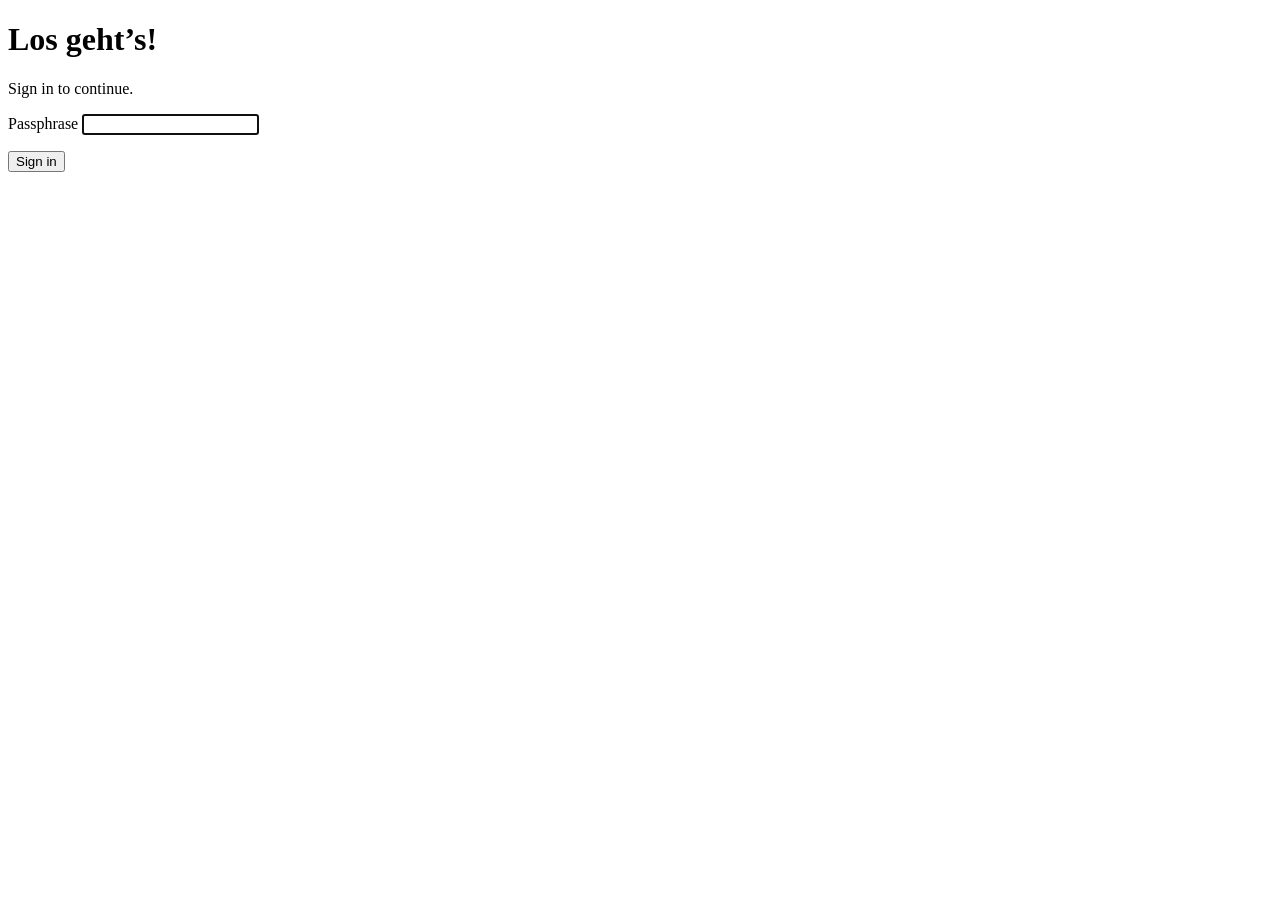
==== public/login.html @ 69d937c3 "Require sign-in for the whole site and sync automatically The Worker now runs before every file is s" ====
<!doctype html>
<html lang="en">
<head>
<meta charset="utf-8">
<meta name="viewport" content="width=device-width, initial-scale=1">
<meta name="robots" content="noindex">
<title>Sign in — Los geht's</title>
<link rel="icon" href="data:image/svg+xml,%3Csvg xmlns='http://www.w3.org/2000/svg' viewBox='0 0 3 3'%3E%3Crect width='3' height='1' fill='%23111'/%3E%3Crect y='1' width='3' height='1' fill='%23d7263d'/%3E%3Crect y='2' width='3' height='1' fill='%23f2b705'/%3E%3C/svg%3E">
<link rel="stylesheet" href="/login.css">
</head>
<body>
<div class="flag" aria-hidden="true"></div>

<main>
  <form id="form" class="card" novalidate>
    <h1>Los geht’s!</h1>
    <p class="lede">Sign in to continue.</p>

    <!-- Lets password managers file the passphrase under a name. -->
    <input type="text" name="username" autocomplete="username" value="los-gehts" hidden>

    <label for="passphrase">Passphrase</label>
    <input type="password" id="passphrase" name="password" autocomplete="current-password" required autofocus>

    <p id="message" class="message" role="alert" aria-live="polite"></p>

    <button type="submit" id="submit">Sign in</button>
  </form>
</main>

<noscript><p class="noscript">Signing in needs JavaScript. Enable it and reload.</p></noscript>

<script src="/login.js"></script>
</body>
</html>
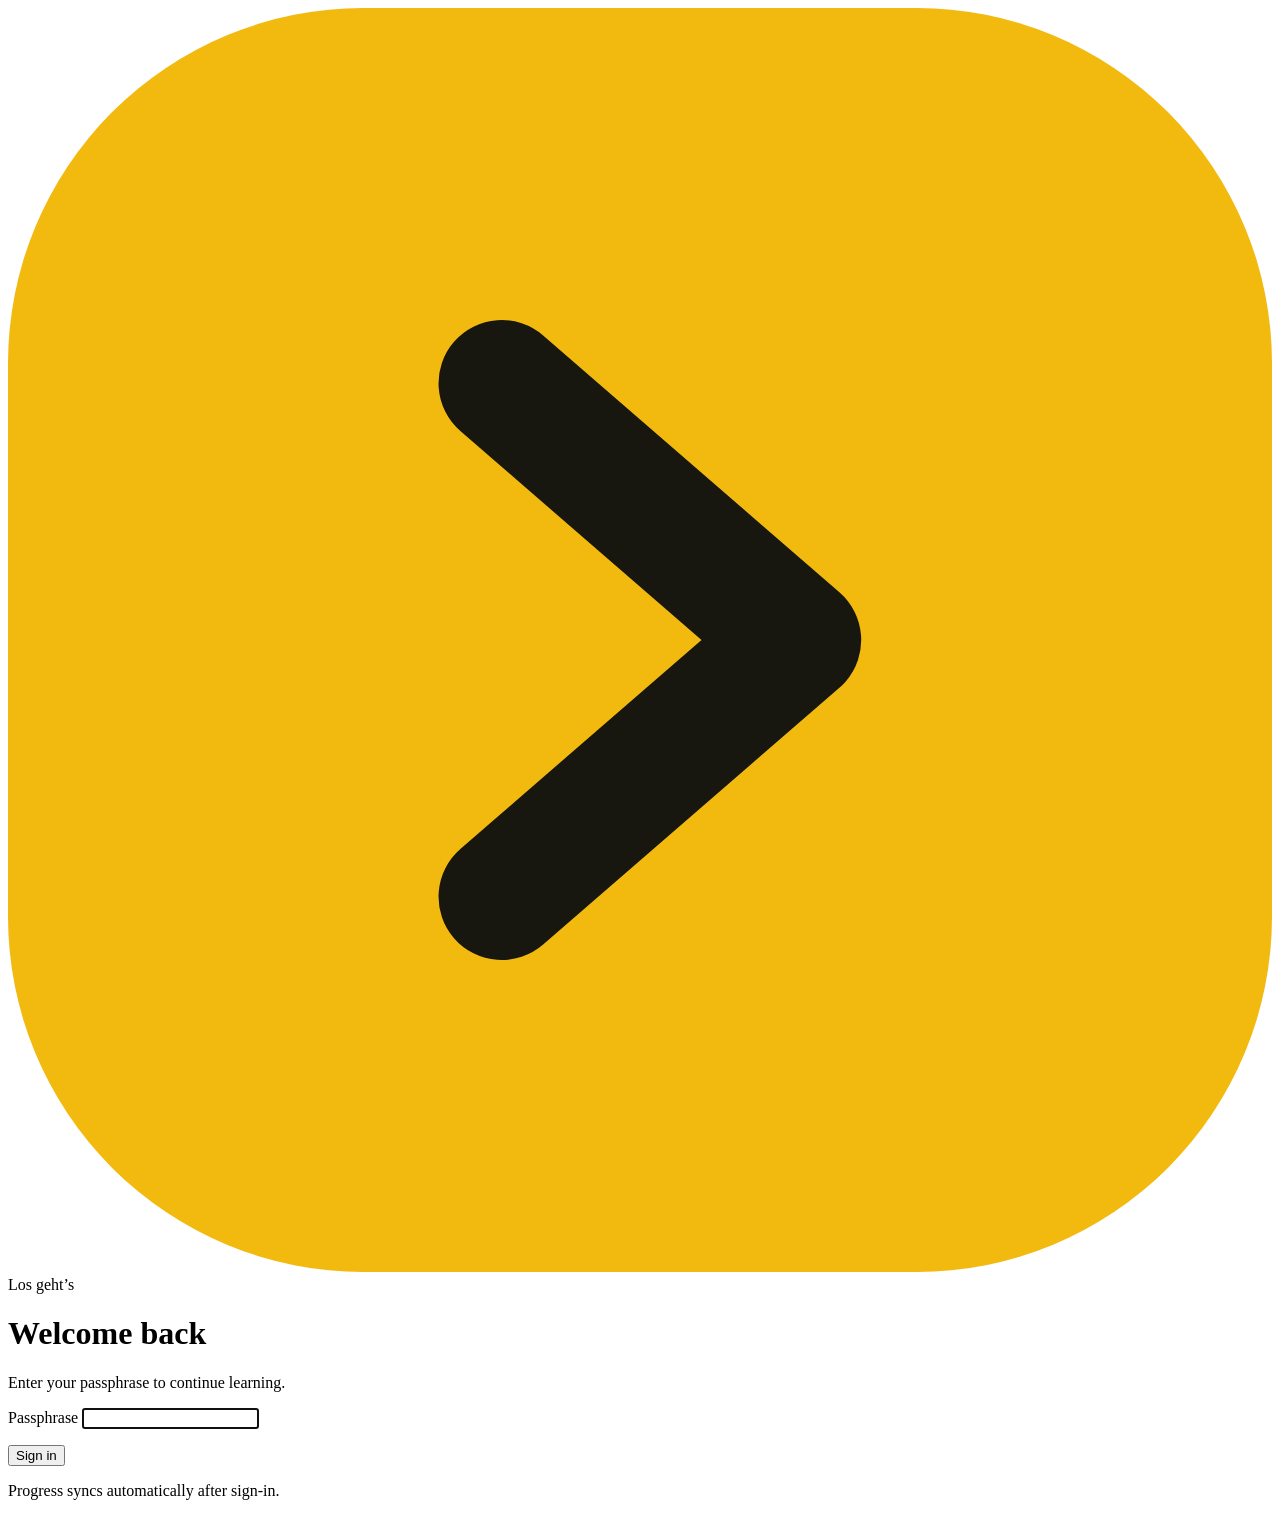
==== commit 6ecbcdd6: "Redesign the interface around a token-based design system Brand is now ink and gold with a new logo " ====
--- a/public/login.html
+++ b/public/login.html
@@ -2,19 +2,20 @@
 <html lang="en">
 <head>
 <meta charset="utf-8">
-<meta name="viewport" content="width=device-width, initial-scale=1">
+<meta name="viewport" content="width=device-width, initial-scale=1, viewport-fit=cover">
 <meta name="robots" content="noindex">
+<meta name="theme-color" content="#fafaf8" media="(prefers-color-scheme: light)">
+<meta name="theme-color" content="#0e0e0c" media="(prefers-color-scheme: dark)">
 <title>Sign in — Los geht's</title>
-<link rel="icon" href="data:image/svg+xml,%3Csvg xmlns='http://www.w3.org/2000/svg' viewBox='0 0 3 3'%3E%3Crect width='3' height='1' fill='%23111'/%3E%3Crect y='1' width='3' height='1' fill='%23d7263d'/%3E%3Crect y='2' width='3' height='1' fill='%23f2b705'/%3E%3C/svg%3E">
+<link rel="icon" href="data:image/svg+xml,%3Csvg xmlns='http://www.w3.org/2000/svg' viewBox='0 0 32 32'%3E%3Crect width='32' height='32' rx='9' fill='%23f2b90f'/%3E%3Cpath d='M12.5 9.5 20 16l-7.5 6.5' fill='none' stroke='%2317160f' stroke-width='3.2' stroke-linecap='round' stroke-linejoin='round'/%3E%3C/svg%3E">
 <link rel="stylesheet" href="/login.css">
 </head>
 <body>
-<div class="flag" aria-hidden="true"></div>
-
 <main>
   <form id="form" class="card" novalidate>
-    <h1>Los geht’s!</h1>
-    <p class="lede">Sign in to continue.</p>
+    <div class="brand"><svg class="logo" viewBox="0 0 32 32" aria-hidden="true"><rect width="32" height="32" rx="9" fill="#f2b90f"/><path d="M12.5 9.5 20 16l-7.5 6.5" fill="none" stroke="#17160f" stroke-width="3.2" stroke-linecap="round" stroke-linejoin="round"/></svg><span>Los geht’s</span></div>
+    <h1>Welcome back</h1>
+    <p class="lede">Enter your passphrase to continue learning.</p>
 
     <!-- Lets password managers file the passphrase under a name. -->
     <input type="text" name="username" autocomplete="username" value="los-gehts" hidden>
@@ -25,6 +26,7 @@
     <p id="message" class="message" role="alert" aria-live="polite"></p>
 
     <button type="submit" id="submit">Sign in</button>
+    <p class="foot">Progress syncs automatically after sign-in.</p>
   </form>
 </main>
 
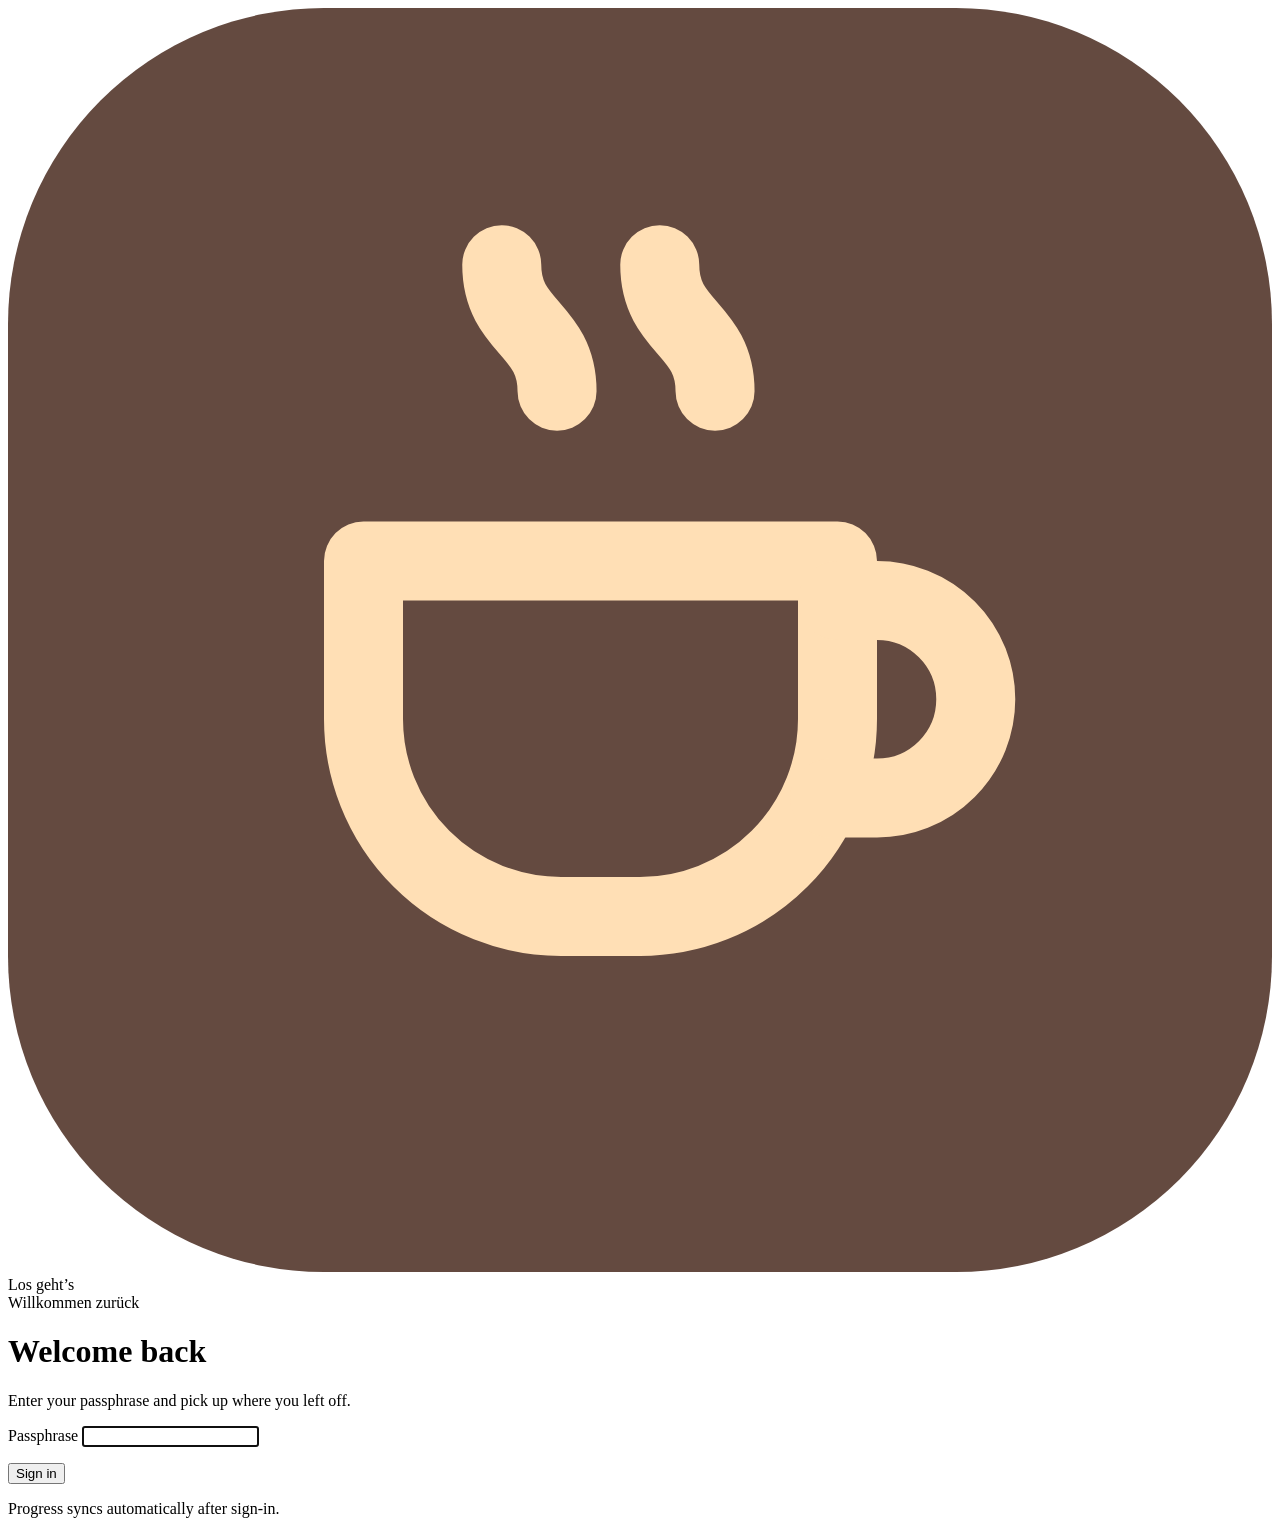
==== commit ce069373: "Add A2 and B1 courses aimed at telc, visible progress and a coffee theme Courses - A2 and B1, 12 uni" ====
--- a/public/login.html
+++ b/public/login.html
@@ -4,18 +4,19 @@
 <meta charset="utf-8">
 <meta name="viewport" content="width=device-width, initial-scale=1, viewport-fit=cover">
 <meta name="robots" content="noindex">
-<meta name="theme-color" content="#fafaf8" media="(prefers-color-scheme: light)">
-<meta name="theme-color" content="#0e0e0c" media="(prefers-color-scheme: dark)">
+<meta name="theme-color" content="#f9f9f9" media="(prefers-color-scheme: light)">
+<meta name="theme-color" content="#121212" media="(prefers-color-scheme: dark)">
 <title>Sign in — Los geht's</title>
-<link rel="icon" href="data:image/svg+xml,%3Csvg xmlns='http://www.w3.org/2000/svg' viewBox='0 0 32 32'%3E%3Crect width='32' height='32' rx='9' fill='%23f2b90f'/%3E%3Cpath d='M12.5 9.5 20 16l-7.5 6.5' fill='none' stroke='%2317160f' stroke-width='3.2' stroke-linecap='round' stroke-linejoin='round'/%3E%3C/svg%3E">
+<link rel="icon" href="data:image/svg+xml,%3Csvg xmlns='http://www.w3.org/2000/svg' viewBox='0 0 32 32'%3E%3Crect width='32' height='32' rx='8' fill='%23644a40'/%3E%3Cg fill='none' stroke='%23ffdfb5' stroke-width='2' stroke-linecap='round' stroke-linejoin='round'%3E%3Cpath d='M9 14h12v4a5 5 0 0 1-5 5h-2a5 5 0 0 1-5-5z'/%3E%3Cpath d='M21 15h1a2.5 2.5 0 0 1 0 5h-1.2'/%3E%3Cpath d='M12.5 6.5c0 1.6 1.4 1.6 1.4 3.2M16.5 6.5c0 1.6 1.4 1.6 1.4 3.2'/%3E%3C/g%3E%3C/svg%3E">
 <link rel="stylesheet" href="/login.css">
 </head>
 <body>
 <main>
   <form id="form" class="card" novalidate>
-    <div class="brand"><svg class="logo" viewBox="0 0 32 32" aria-hidden="true"><rect width="32" height="32" rx="9" fill="#f2b90f"/><path d="M12.5 9.5 20 16l-7.5 6.5" fill="none" stroke="#17160f" stroke-width="3.2" stroke-linecap="round" stroke-linejoin="round"/></svg><span>Los geht’s</span></div>
+    <div class="brand"><svg class="logo" viewBox="0 0 32 32" aria-hidden="true"><rect width="32" height="32" rx="8" fill="#644a40"/><g fill="none" stroke="#ffdfb5" stroke-width="2" stroke-linecap="round" stroke-linejoin="round"><path d="M9 14h12v4a5 5 0 0 1-5 5h-2a5 5 0 0 1-5-5z"/><path d="M21 15h1a2.5 2.5 0 0 1 0 5h-1.2"/><path d="M12.5 6.5c0 1.6 1.4 1.6 1.4 3.2M16.5 6.5c0 1.6 1.4 1.6 1.4 3.2"/></g></svg><span>Los geht’s</span></div>
+    <span class="eyebrow">Willkommen zurück</span>
     <h1>Welcome back</h1>
-    <p class="lede">Enter your passphrase to continue learning.</p>
+    <p class="lede">Enter your passphrase and pick up where you left off.</p>
 
     <!-- Lets password managers file the passphrase under a name. -->
     <input type="text" name="username" autocomplete="username" value="los-gehts" hidden>
